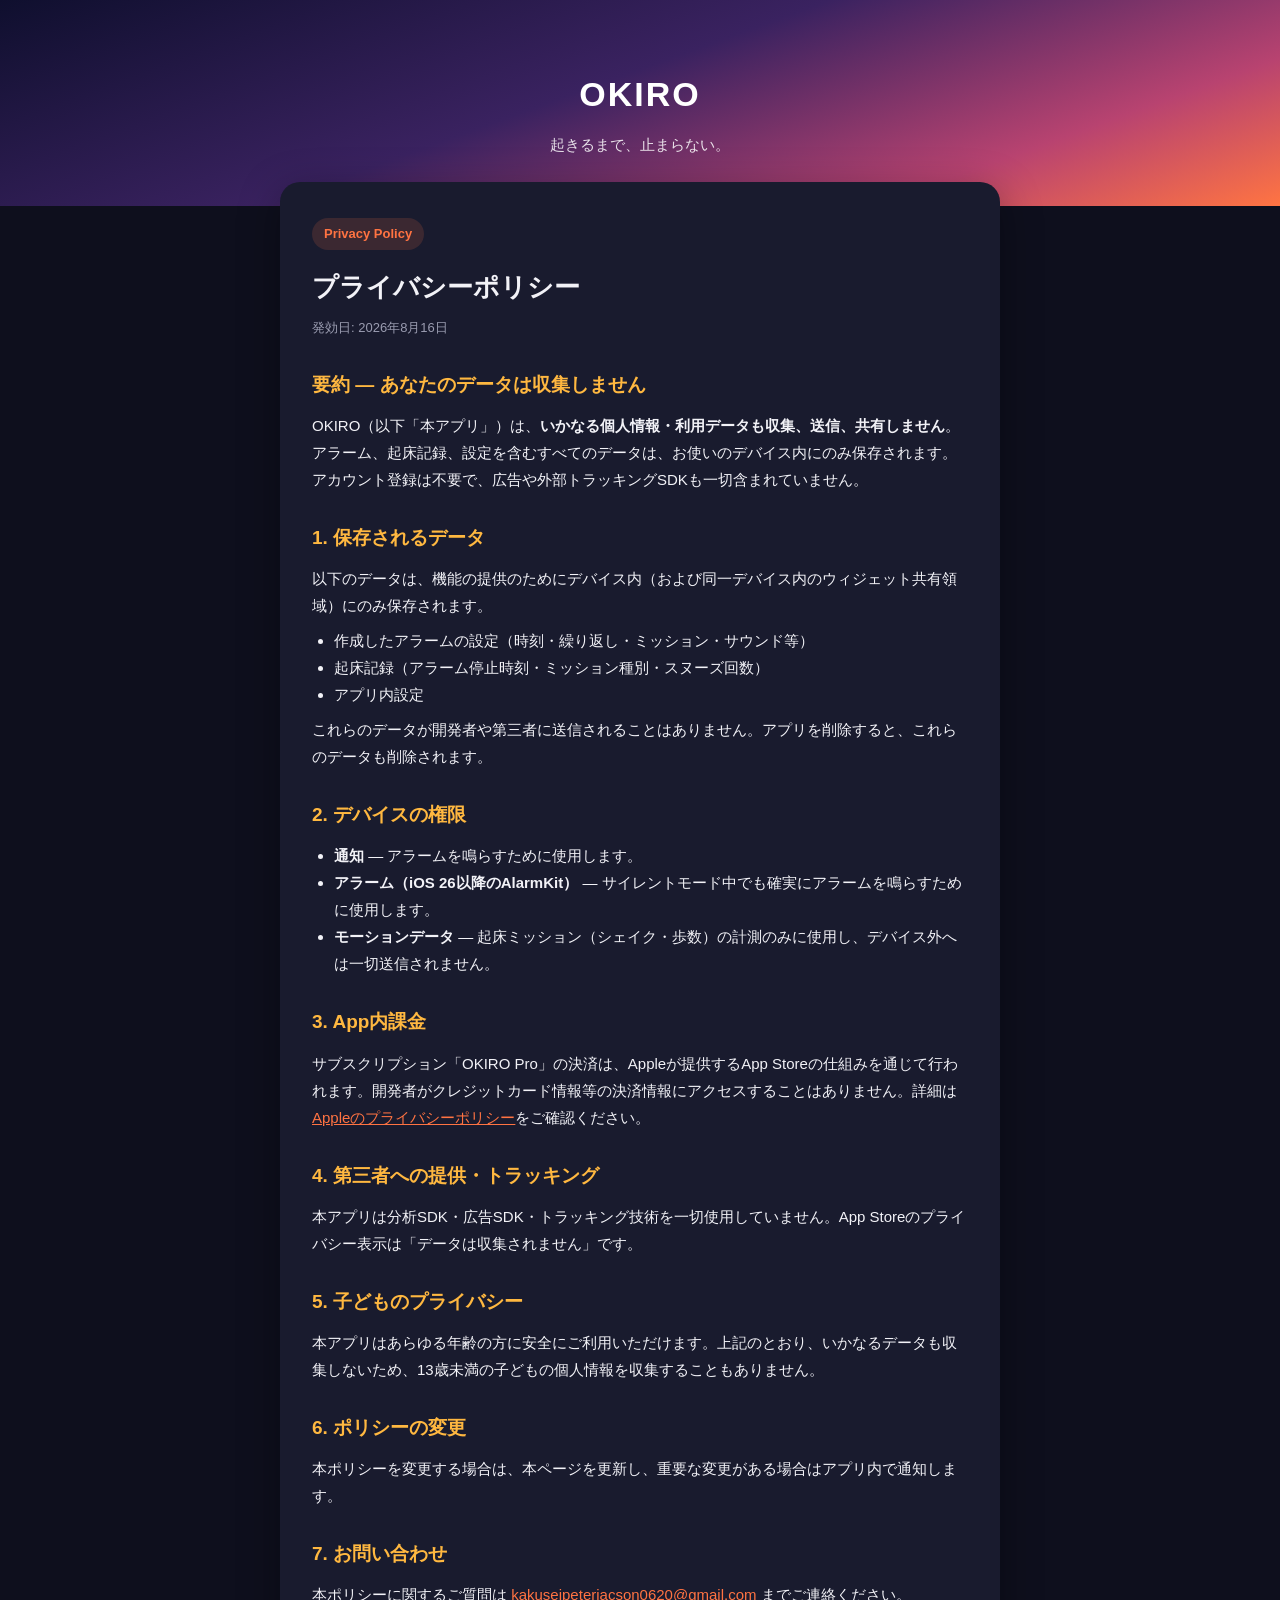
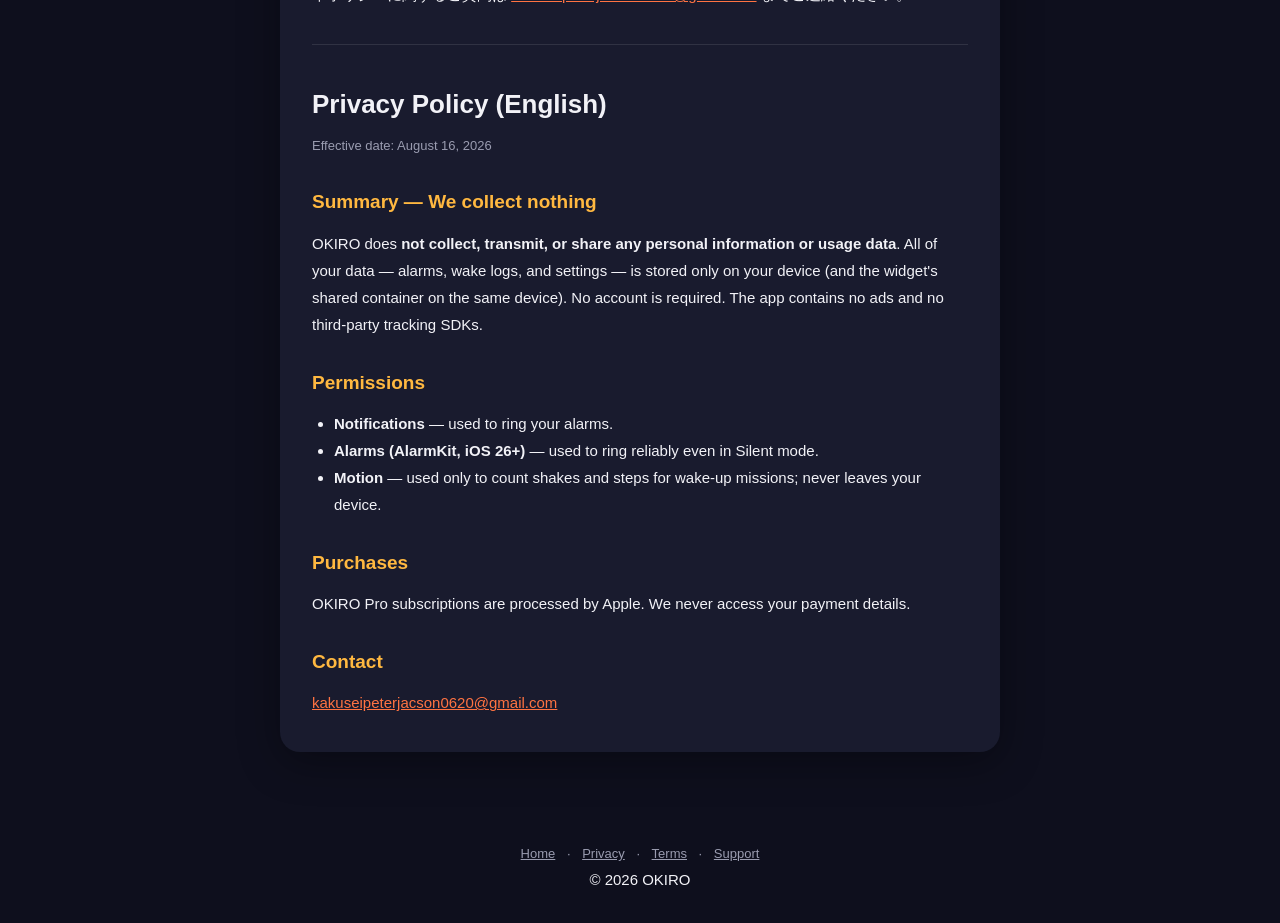
==== privacy.html @ 5c735404 "OKIRO legal pages (privacy, terms, support) Co-Authored-By: Claude Fable 5 <noreply@anthropic.com>" ====
<!DOCTYPE html>
<html lang="ja">
<head>
<meta charset="utf-8">
<meta name="viewport" content="width=device-width, initial-scale=1">
<title>プライバシーポリシー | OKIRO</title>
<link rel="stylesheet" href="style.css">
</head>
<body>
<div class="hero">
  <div class="logo"><a href="index.html">OKIRO</a></div>
  <p>起きるまで、止まらない。</p>
</div>
<main>
  <div class="card">
    <span class="badge">Privacy Policy</span>
    <h1>プライバシーポリシー</h1>
    <p class="muted">発効日: 2026年8月16日</p>

    <h2>要約 — あなたのデータは収集しません</h2>
    <p>OKIRO（以下「本アプリ」）は、<strong>いかなる個人情報・利用データも収集、送信、共有しません</strong>。アラーム、起床記録、設定を含むすべてのデータは、お使いのデバイス内にのみ保存されます。アカウント登録は不要で、広告や外部トラッキングSDKも一切含まれていません。</p>

    <h2>1. 保存されるデータ</h2>
    <p>以下のデータは、機能の提供のためにデバイス内（および同一デバイス内のウィジェット共有領域）にのみ保存されます。</p>
    <ul>
      <li>作成したアラームの設定（時刻・繰り返し・ミッション・サウンド等）</li>
      <li>起床記録（アラーム停止時刻・ミッション種別・スヌーズ回数）</li>
      <li>アプリ内設定</li>
    </ul>
    <p>これらのデータが開発者や第三者に送信されることはありません。アプリを削除すると、これらのデータも削除されます。</p>

    <h2>2. デバイスの権限</h2>
    <ul>
      <li><strong>通知</strong> — アラームを鳴らすために使用します。</li>
      <li><strong>アラーム（iOS 26以降のAlarmKit）</strong> — サイレントモード中でも確実にアラームを鳴らすために使用します。</li>
      <li><strong>モーションデータ</strong> — 起床ミッション（シェイク・歩数）の計測のみに使用し、デバイス外へは一切送信されません。</li>
    </ul>

    <h2>3. App内課金</h2>
    <p>サブスクリプション「OKIRO Pro」の決済は、Appleが提供するApp Storeの仕組みを通じて行われます。開発者がクレジットカード情報等の決済情報にアクセスすることはありません。詳細は<a href="https://www.apple.com/legal/privacy/" target="_blank" rel="noopener">Appleのプライバシーポリシー</a>をご確認ください。</p>

    <h2>4. 第三者への提供・トラッキング</h2>
    <p>本アプリは分析SDK・広告SDK・トラッキング技術を一切使用していません。App Storeのプライバシー表示は「データは収集されません」です。</p>

    <h2>5. 子どものプライバシー</h2>
    <p>本アプリはあらゆる年齢の方に安全にご利用いただけます。上記のとおり、いかなるデータも収集しないため、13歳未満の子どもの個人情報を収集することもありません。</p>

    <h2>6. ポリシーの変更</h2>
    <p>本ポリシーを変更する場合は、本ページを更新し、重要な変更がある場合はアプリ内で通知します。</p>

    <h2>7. お問い合わせ</h2>
    <p>本ポリシーに関するご質問は <a href="mailto:kakuseipeterjacson0620@gmail.com">kakuseipeterjacson0620@gmail.com</a> までご連絡ください。</p>

    <hr class="divider">

    <h1>Privacy Policy (English)</h1>
    <p class="muted">Effective date: August 16, 2026</p>
    <h2>Summary — We collect nothing</h2>
    <p>OKIRO does <strong>not collect, transmit, or share any personal information or usage data</strong>. All of your data — alarms, wake logs, and settings — is stored only on your device (and the widget's shared container on the same device). No account is required. The app contains no ads and no third-party tracking SDKs.</p>
    <h2>Permissions</h2>
    <ul>
      <li><strong>Notifications</strong> — used to ring your alarms.</li>
      <li><strong>Alarms (AlarmKit, iOS 26+)</strong> — used to ring reliably even in Silent mode.</li>
      <li><strong>Motion</strong> — used only to count shakes and steps for wake-up missions; never leaves your device.</li>
    </ul>
    <h2>Purchases</h2>
    <p>OKIRO Pro subscriptions are processed by Apple. We never access your payment details.</p>
    <h2>Contact</h2>
    <p><a href="mailto:kakuseipeterjacson0620@gmail.com">kakuseipeterjacson0620@gmail.com</a></p>
  </div>
</main>
<footer>
  <a href="index.html">Home</a> · <a href="privacy.html">Privacy</a> · <a href="terms.html">Terms</a> · <a href="support.html">Support</a>
  <p>© 2026 OKIRO</p>
</footer>
</body>
</html>
---- style.css ----
:root {
  --bg: #0e0f1d;
  --card: #191b2e;
  --text: #f2f2f7;
  --muted: #9a9cb0;
  --accent: #ff7342;
  --amber: #ffb840;
}
* { margin: 0; padding: 0; box-sizing: border-box; }
body {
  font-family: -apple-system, BlinkMacSystemFont, "Hiragino Sans", "Segoe UI", sans-serif;
  background: var(--bg);
  color: var(--text);
  line-height: 1.8;
}
.hero {
  background: linear-gradient(160deg, #0f0f2e 0%, #3a2260 45%, #b84370 78%, #ff7442 100%);
  padding: 64px 24px 48px;
  text-align: center;
}
.hero .logo {
  font-size: 34px;
  font-weight: 800;
  letter-spacing: 0.06em;
}
.hero .logo a { color: #fff; text-decoration: none; }
.hero p { color: rgba(255,255,255,.85); margin-top: 6px; font-size: 15px; }
main {
  max-width: 760px;
  margin: -24px auto 60px;
  padding: 0 20px;
}
.card {
  background: var(--card);
  border-radius: 20px;
  padding: 36px 32px;
  margin-bottom: 24px;
  box-shadow: 0 10px 40px rgba(0,0,0,.35);
}
h1 { font-size: 26px; margin-bottom: 6px; }
h2 { font-size: 19px; margin: 28px 0 10px; color: var(--amber); }
h3 { font-size: 16px; margin: 20px 0 8px; }
p, li { color: var(--text); font-size: 15px; }
ul { padding-left: 22px; margin: 8px 0; }
.muted { color: var(--muted); font-size: 13px; }
.divider { border: none; border-top: 1px solid rgba(255,255,255,.1); margin: 36px 0; }
a { color: var(--accent); }
.badge {
  display: inline-block;
  background: rgba(255,115,66,.15);
  color: var(--accent);
  font-weight: 700;
  font-size: 13px;
  padding: 4px 12px;
  border-radius: 999px;
  margin-bottom: 14px;
}
footer { text-align: center; padding: 30px; color: var(--muted); font-size: 13px; }
footer a { color: var(--muted); margin: 0 8px; }
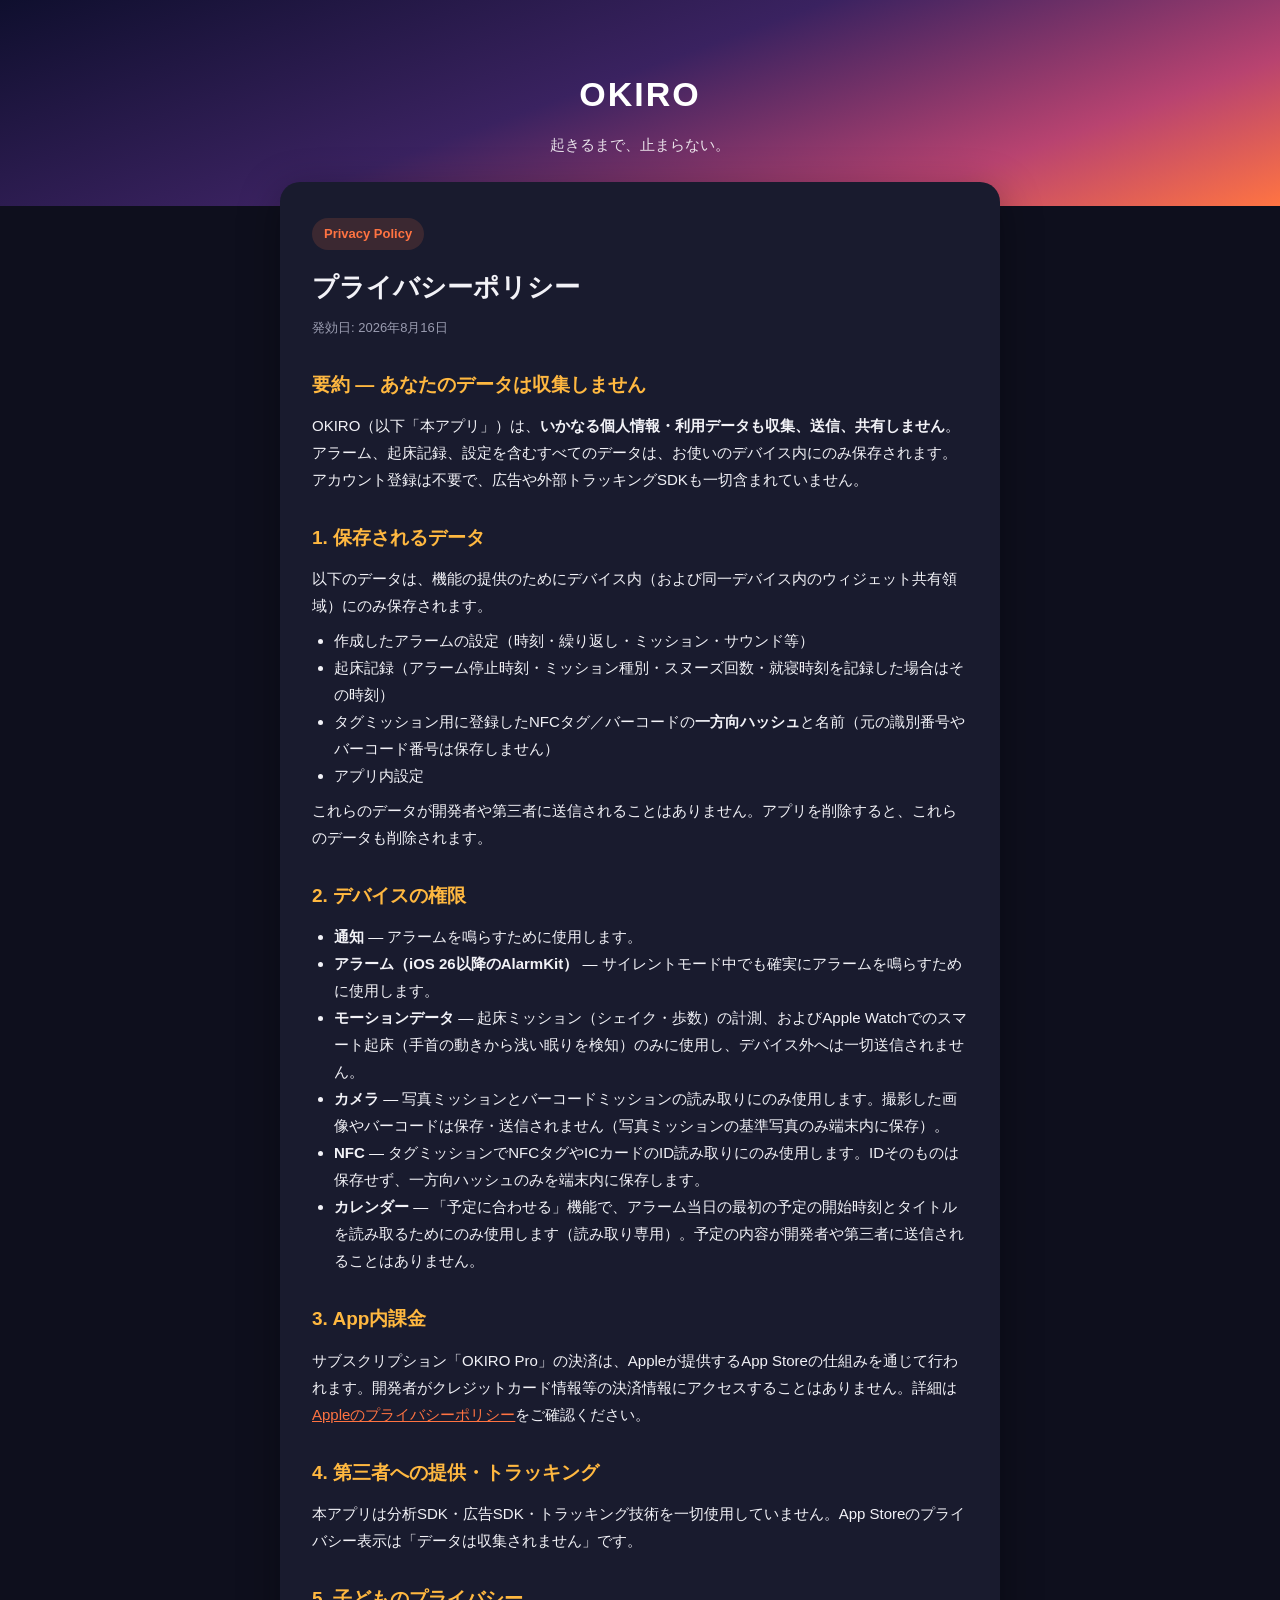
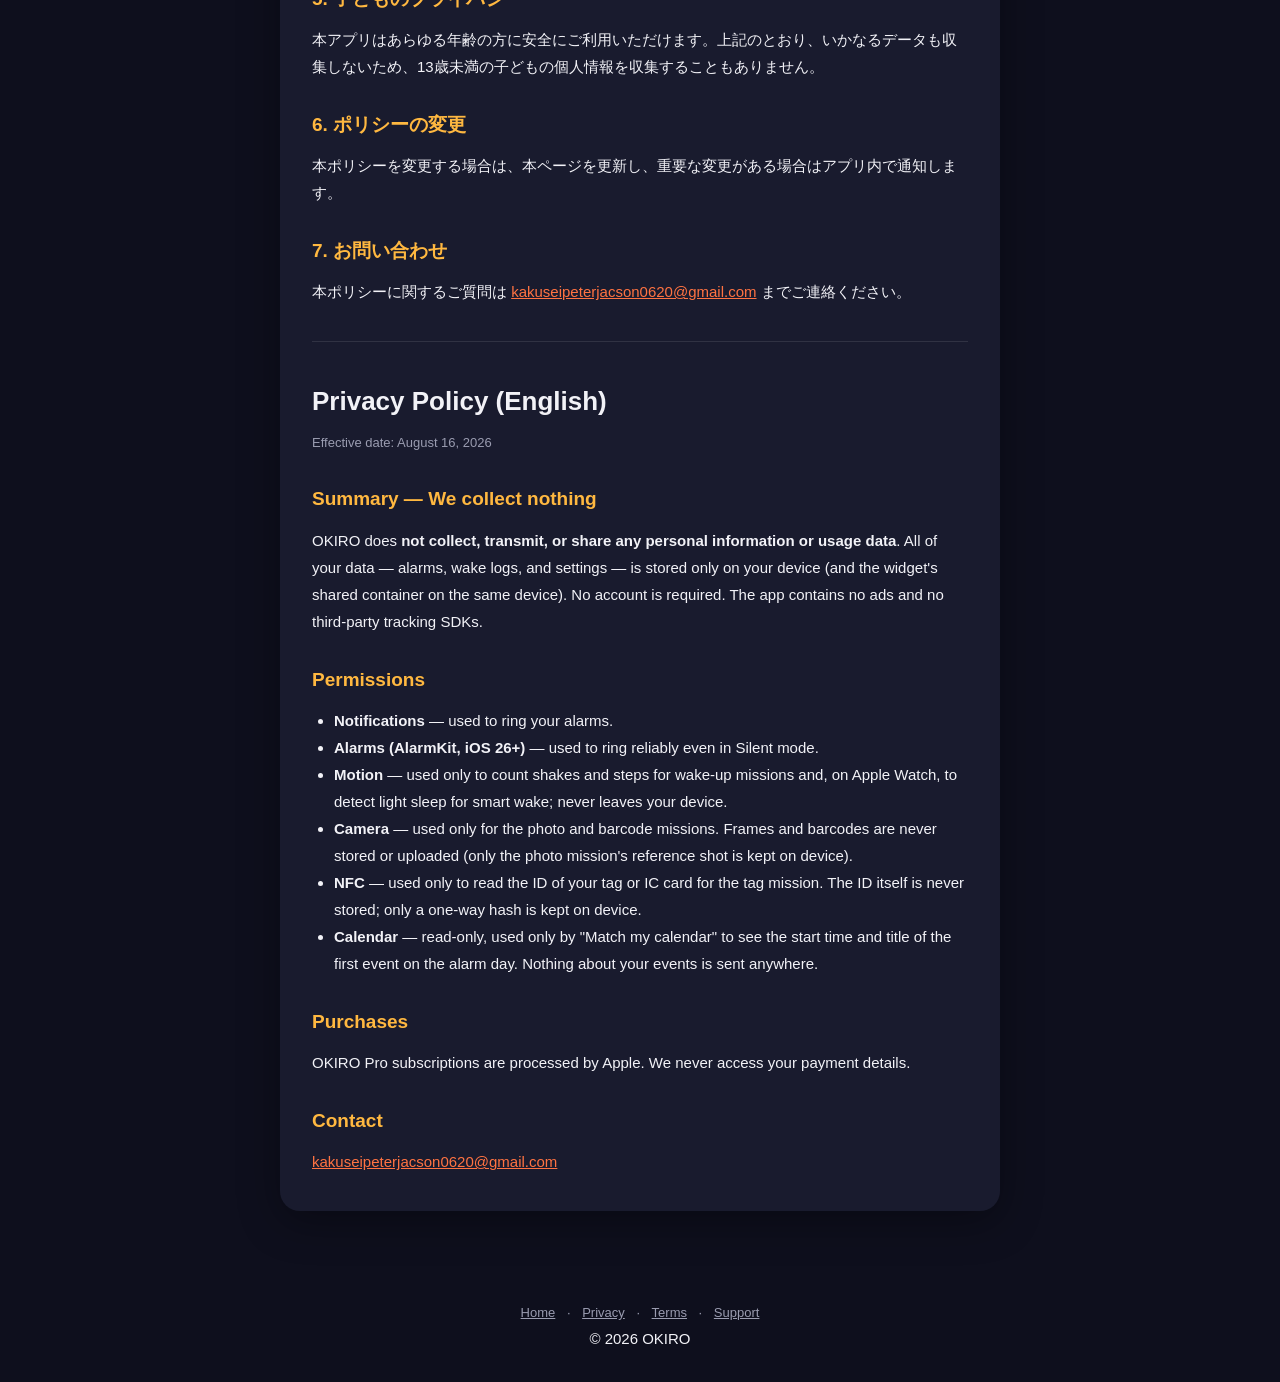
==== commit 5d206386: "Privacy: document the NFC, camera, calendar and Watch motion permissions OKIRO 1.3 reads NFC tag / I" ====
--- a/privacy.html
+++ b/privacy.html
@@ -24,7 +24,8 @@
     <p>以下のデータは、機能の提供のためにデバイス内（および同一デバイス内のウィジェット共有領域）にのみ保存されます。</p>
     <ul>
       <li>作成したアラームの設定（時刻・繰り返し・ミッション・サウンド等）</li>
-      <li>起床記録（アラーム停止時刻・ミッション種別・スヌーズ回数）</li>
+      <li>起床記録（アラーム停止時刻・ミッション種別・スヌーズ回数・就寝時刻を記録した場合はその時刻）</li>
+      <li>タグミッション用に登録したNFCタグ／バーコードの<strong>一方向ハッシュ</strong>と名前（元の識別番号やバーコード番号は保存しません）</li>
       <li>アプリ内設定</li>
     </ul>
     <p>これらのデータが開発者や第三者に送信されることはありません。アプリを削除すると、これらのデータも削除されます。</p>
@@ -33,7 +34,10 @@
     <ul>
       <li><strong>通知</strong> — アラームを鳴らすために使用します。</li>
       <li><strong>アラーム（iOS 26以降のAlarmKit）</strong> — サイレントモード中でも確実にアラームを鳴らすために使用します。</li>
-      <li><strong>モーションデータ</strong> — 起床ミッション（シェイク・歩数）の計測のみに使用し、デバイス外へは一切送信されません。</li>
+      <li><strong>モーションデータ</strong> — 起床ミッション（シェイク・歩数）の計測、およびApple Watchでのスマート起床（手首の動きから浅い眠りを検知）のみに使用し、デバイス外へは一切送信されません。</li>
+      <li><strong>カメラ</strong> — 写真ミッションとバーコードミッションの読み取りにのみ使用します。撮影した画像やバーコードは保存・送信されません（写真ミッションの基準写真のみ端末内に保存）。</li>
+      <li><strong>NFC</strong> — タグミッションでNFCタグやICカードのID読み取りにのみ使用します。IDそのものは保存せず、一方向ハッシュのみを端末内に保存します。</li>
+      <li><strong>カレンダー</strong> — 「予定に合わせる」機能で、アラーム当日の最初の予定の開始時刻とタイトルを読み取るためにのみ使用します（読み取り専用）。予定の内容が開発者や第三者に送信されることはありません。</li>
     </ul>
 
     <h2>3. App内課金</h2>
@@ -61,7 +65,10 @@
     <ul>
       <li><strong>Notifications</strong> — used to ring your alarms.</li>
       <li><strong>Alarms (AlarmKit, iOS 26+)</strong> — used to ring reliably even in Silent mode.</li>
-      <li><strong>Motion</strong> — used only to count shakes and steps for wake-up missions; never leaves your device.</li>
+      <li><strong>Motion</strong> — used only to count shakes and steps for wake-up missions and, on Apple Watch, to detect light sleep for smart wake; never leaves your device.</li>
+      <li><strong>Camera</strong> — used only for the photo and barcode missions. Frames and barcodes are never stored or uploaded (only the photo mission's reference shot is kept on device).</li>
+      <li><strong>NFC</strong> — used only to read the ID of your tag or IC card for the tag mission. The ID itself is never stored; only a one-way hash is kept on device.</li>
+      <li><strong>Calendar</strong> — read-only, used only by "Match my calendar" to see the start time and title of the first event on the alarm day. Nothing about your events is sent anywhere.</li>
     </ul>
     <h2>Purchases</h2>
     <p>OKIRO Pro subscriptions are processed by Apple. We never access your payment details.</p>
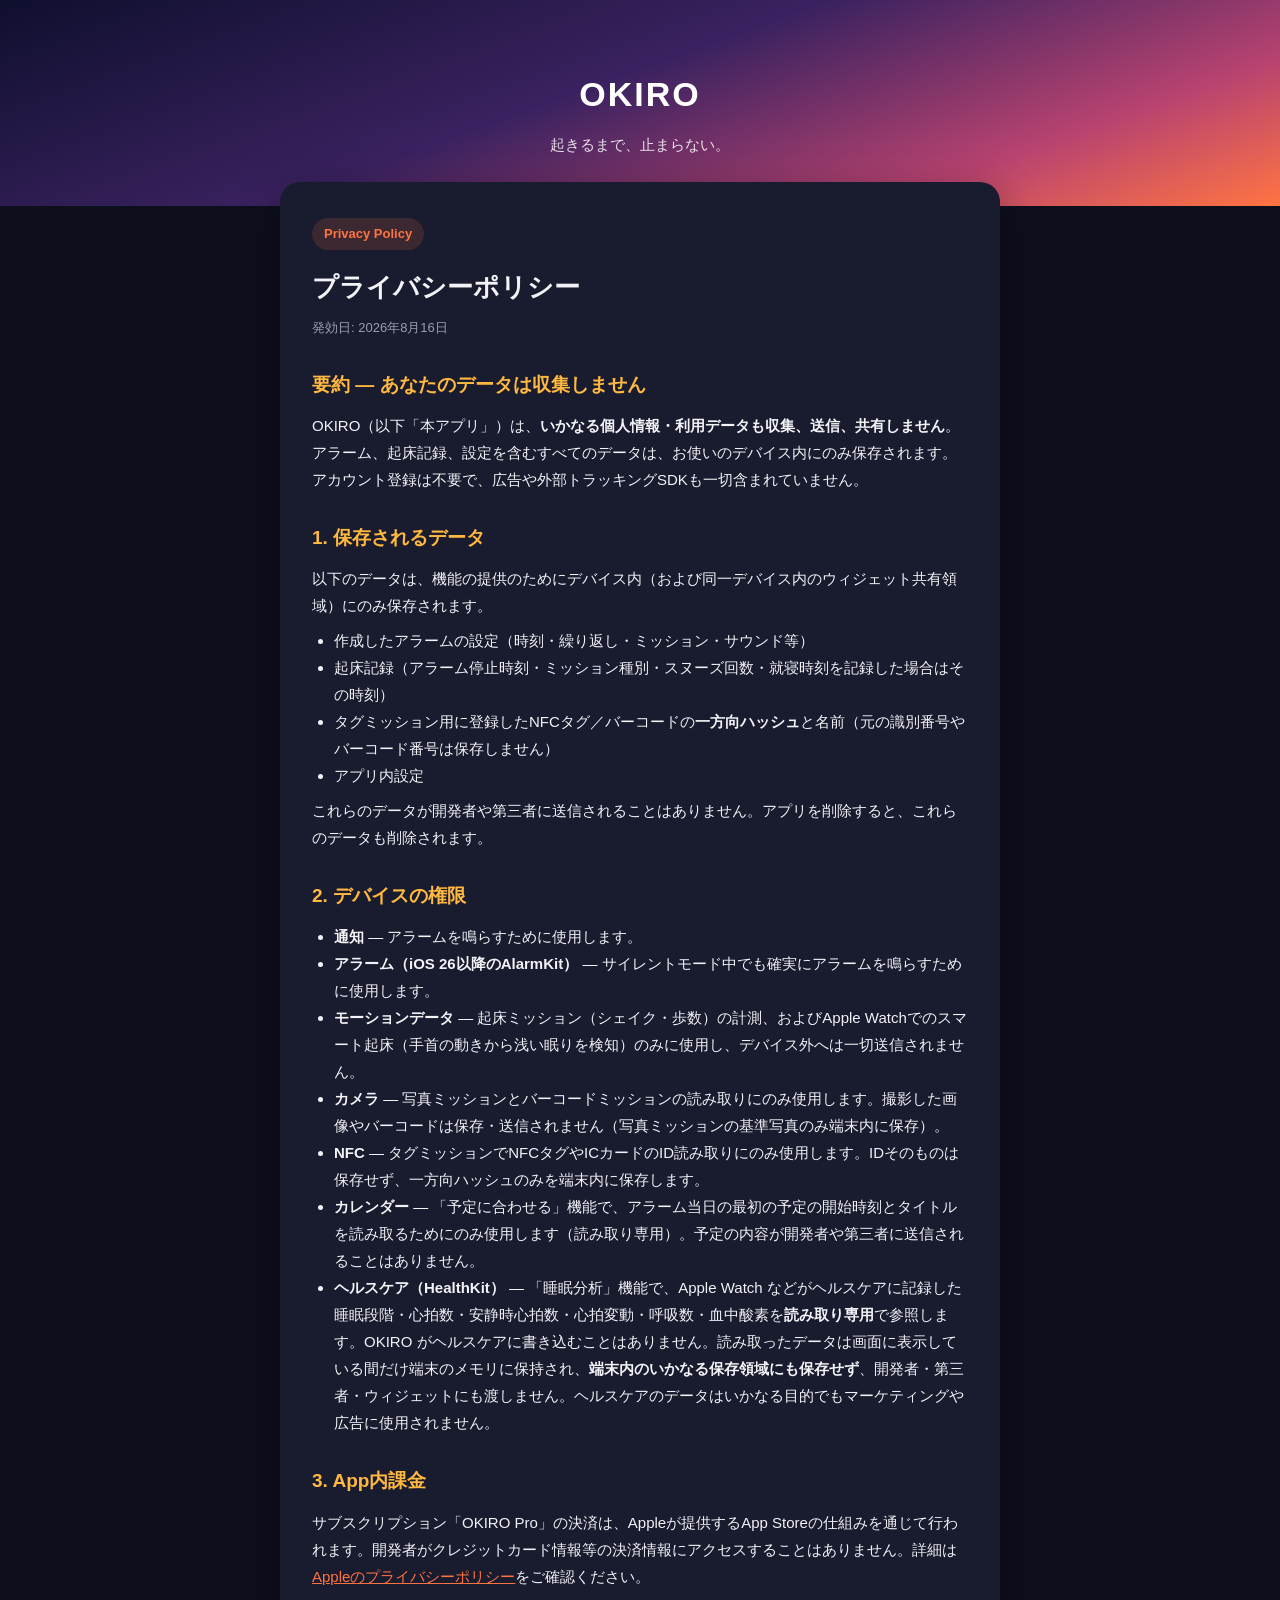
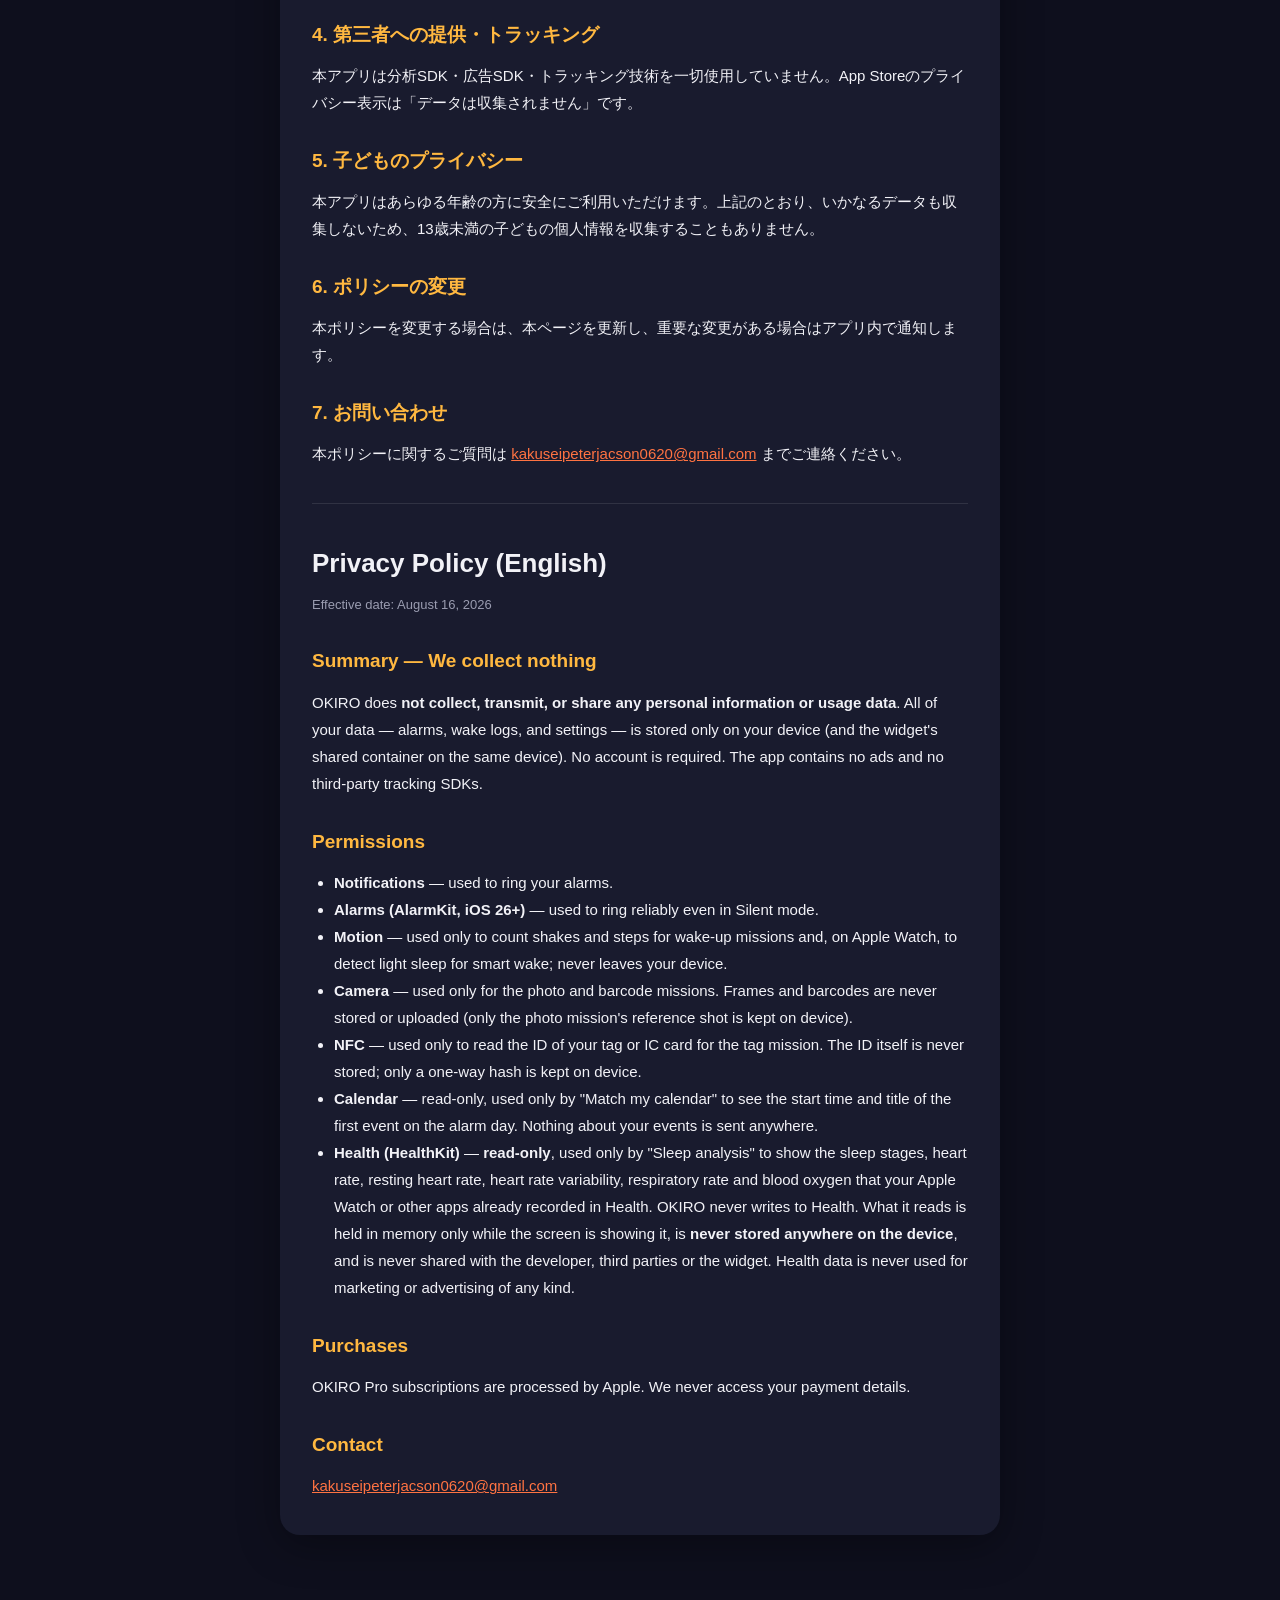
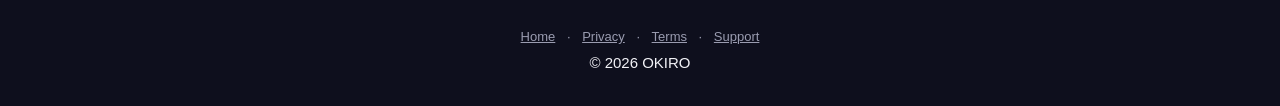
==== commit 738d2e82: "Privacy: document read-only HealthKit access for sleep analysis OKIRO 1.4 reads sleep stages and ove" ====
--- a/privacy.html
+++ b/privacy.html
@@ -38,6 +38,7 @@
       <li><strong>カメラ</strong> — 写真ミッションとバーコードミッションの読み取りにのみ使用します。撮影した画像やバーコードは保存・送信されません（写真ミッションの基準写真のみ端末内に保存）。</li>
       <li><strong>NFC</strong> — タグミッションでNFCタグやICカードのID読み取りにのみ使用します。IDそのものは保存せず、一方向ハッシュのみを端末内に保存します。</li>
       <li><strong>カレンダー</strong> — 「予定に合わせる」機能で、アラーム当日の最初の予定の開始時刻とタイトルを読み取るためにのみ使用します（読み取り専用）。予定の内容が開発者や第三者に送信されることはありません。</li>
+      <li><strong>ヘルスケア（HealthKit）</strong> — 「睡眠分析」機能で、Apple Watch などがヘルスケアに記録した睡眠段階・心拍数・安静時心拍数・心拍変動・呼吸数・血中酸素を<strong>読み取り専用</strong>で参照します。OKIRO がヘルスケアに書き込むことはありません。読み取ったデータは画面に表示している間だけ端末のメモリに保持され、<strong>端末内のいかなる保存領域にも保存せず</strong>、開発者・第三者・ウィジェットにも渡しません。ヘルスケアのデータはいかなる目的でもマーケティングや広告に使用されません。</li>
     </ul>
 
     <h2>3. App内課金</h2>
@@ -69,6 +70,7 @@
       <li><strong>Camera</strong> — used only for the photo and barcode missions. Frames and barcodes are never stored or uploaded (only the photo mission's reference shot is kept on device).</li>
       <li><strong>NFC</strong> — used only to read the ID of your tag or IC card for the tag mission. The ID itself is never stored; only a one-way hash is kept on device.</li>
       <li><strong>Calendar</strong> — read-only, used only by "Match my calendar" to see the start time and title of the first event on the alarm day. Nothing about your events is sent anywhere.</li>
+      <li><strong>Health (HealthKit)</strong> — <strong>read-only</strong>, used only by "Sleep analysis" to show the sleep stages, heart rate, resting heart rate, heart rate variability, respiratory rate and blood oxygen that your Apple Watch or other apps already recorded in Health. OKIRO never writes to Health. What it reads is held in memory only while the screen is showing it, is <strong>never stored anywhere on the device</strong>, and is never shared with the developer, third parties or the widget. Health data is never used for marketing or advertising of any kind.</li>
     </ul>
     <h2>Purchases</h2>
     <p>OKIRO Pro subscriptions are processed by Apple. We never access your payment details.</p>
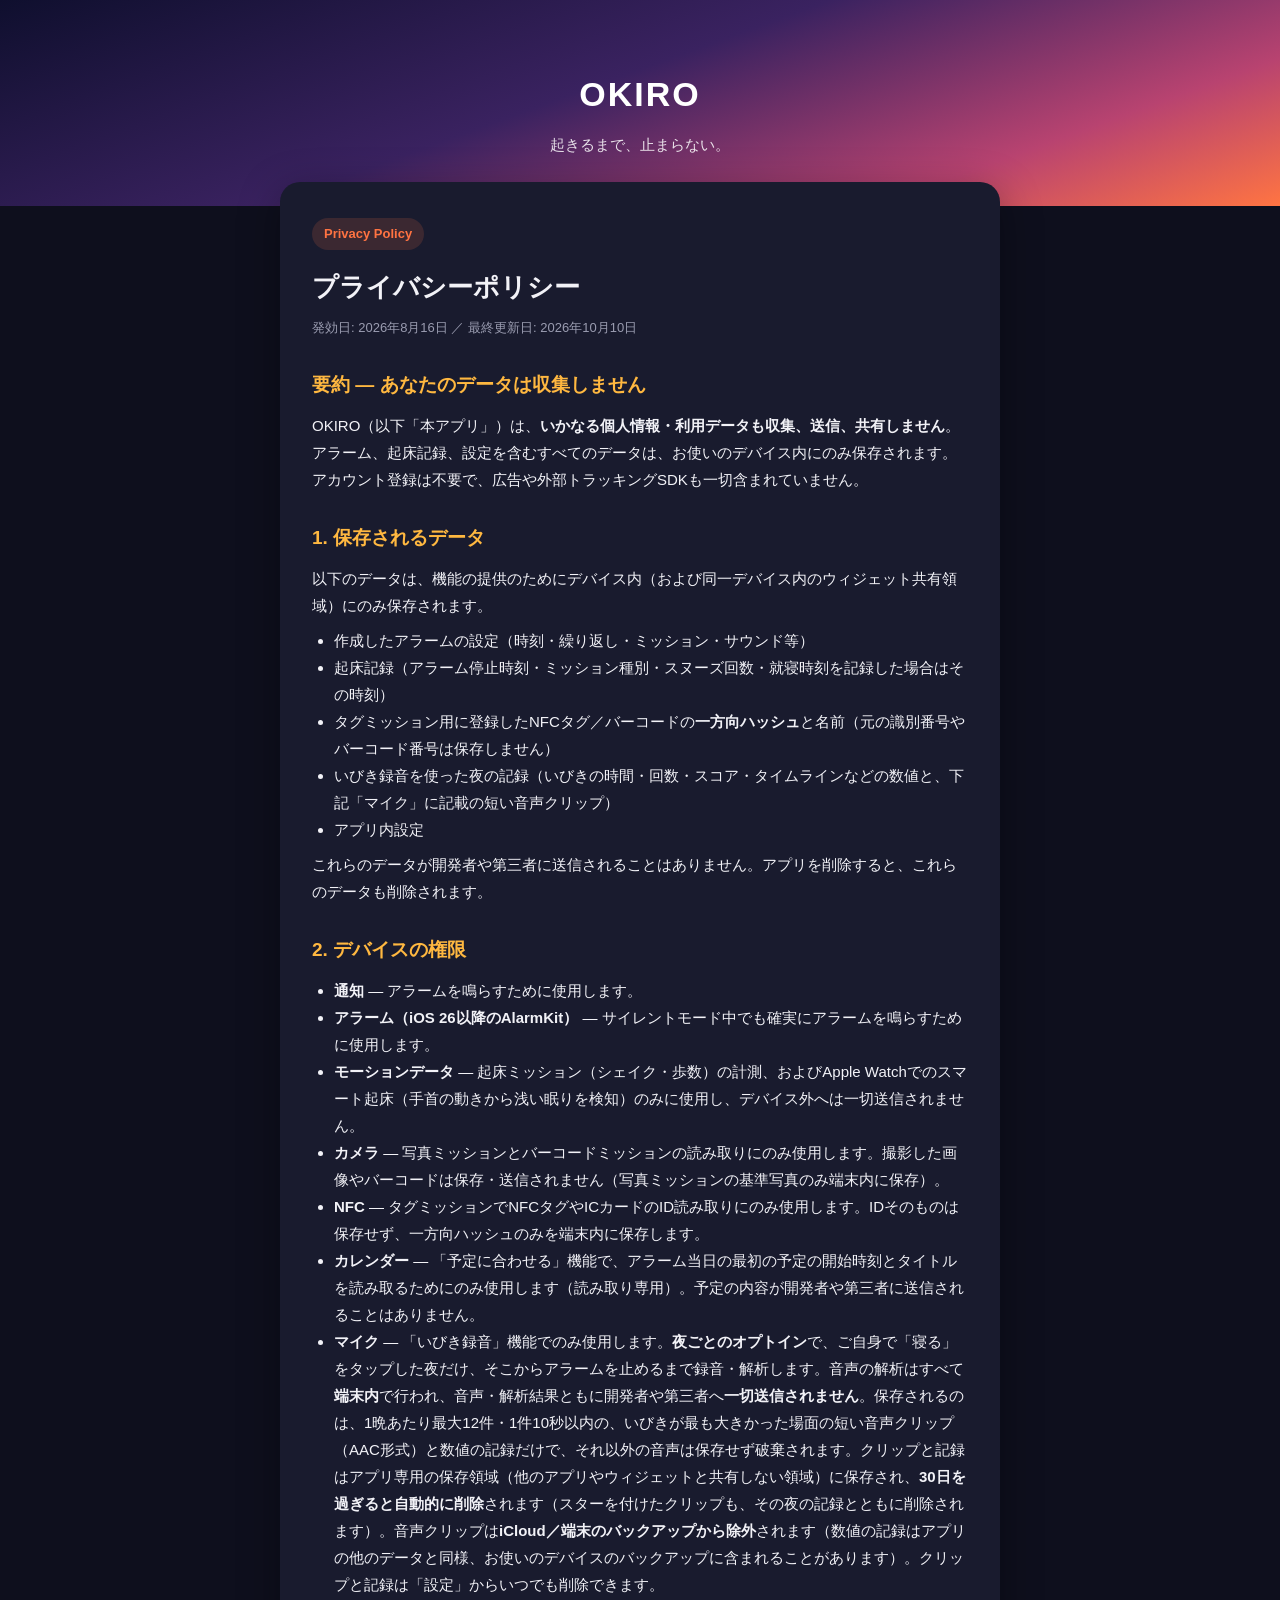
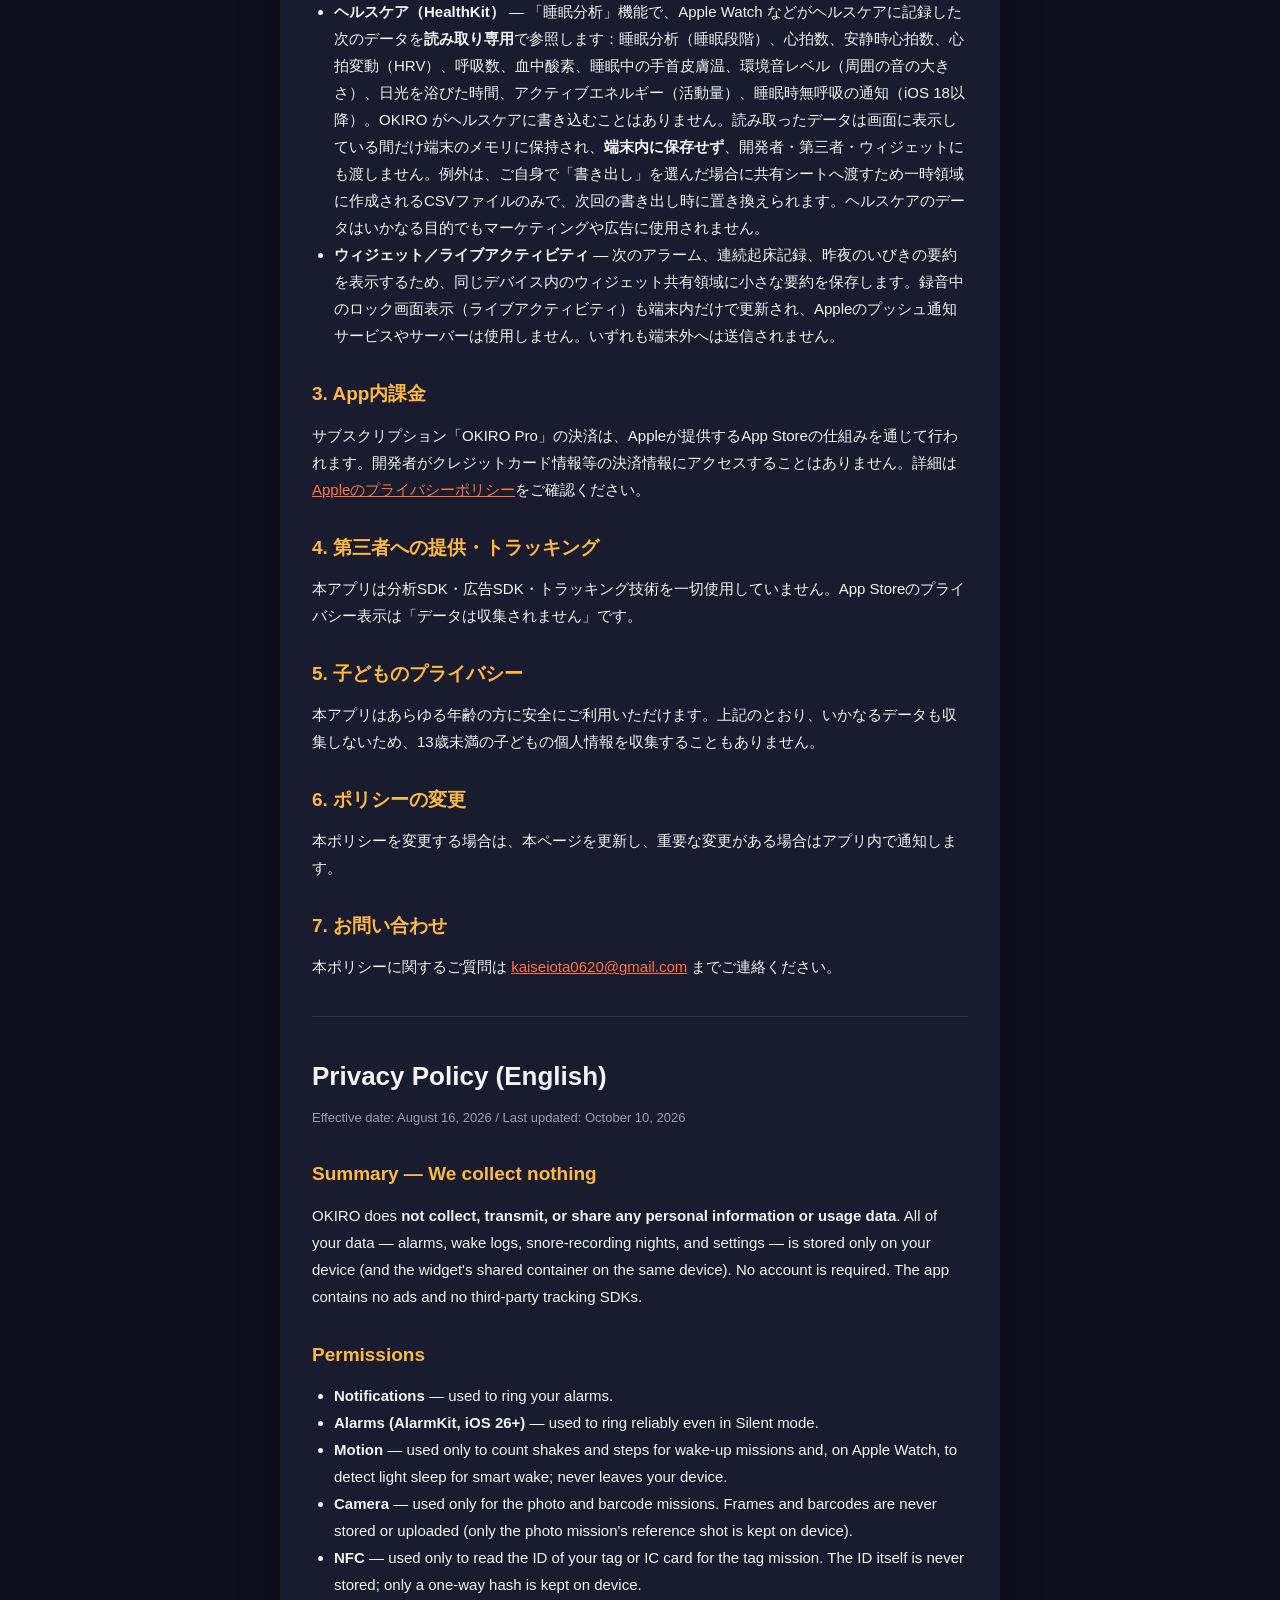
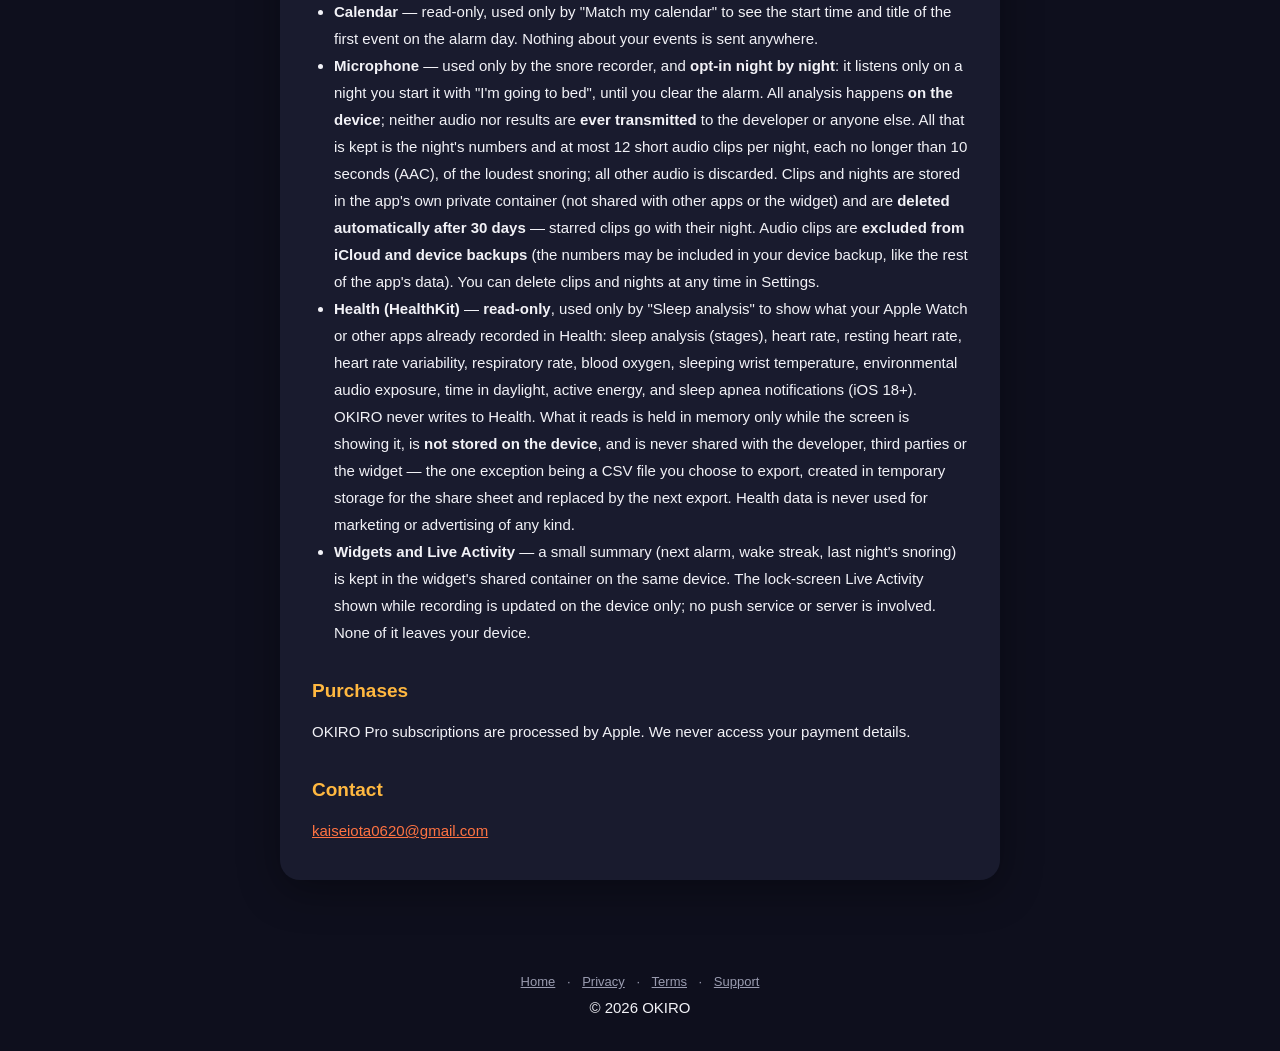
==== commit 22d4165f: "Privacy: document the microphone, snore recordings, widgets and Live Activity - Snore recording is o" ====
--- a/privacy.html
+++ b/privacy.html
@@ -15,7 +15,7 @@
   <div class="card">
     <span class="badge">Privacy Policy</span>
     <h1>プライバシーポリシー</h1>
-    <p class="muted">発効日: 2026年8月16日</p>
+    <p class="muted">発効日: 2026年8月16日 ／ 最終更新日: 2026年10月10日</p>
 
     <h2>要約 — あなたのデータは収集しません</h2>
     <p>OKIRO（以下「本アプリ」）は、<strong>いかなる個人情報・利用データも収集、送信、共有しません</strong>。アラーム、起床記録、設定を含むすべてのデータは、お使いのデバイス内にのみ保存されます。アカウント登録は不要で、広告や外部トラッキングSDKも一切含まれていません。</p>
@@ -26,6 +26,7 @@
       <li>作成したアラームの設定（時刻・繰り返し・ミッション・サウンド等）</li>
       <li>起床記録（アラーム停止時刻・ミッション種別・スヌーズ回数・就寝時刻を記録した場合はその時刻）</li>
       <li>タグミッション用に登録したNFCタグ／バーコードの<strong>一方向ハッシュ</strong>と名前（元の識別番号やバーコード番号は保存しません）</li>
+      <li>いびき録音を使った夜の記録（いびきの時間・回数・スコア・タイムラインなどの数値と、下記「マイク」に記載の短い音声クリップ）</li>
       <li>アプリ内設定</li>
     </ul>
     <p>これらのデータが開発者や第三者に送信されることはありません。アプリを削除すると、これらのデータも削除されます。</p>
@@ -38,7 +39,9 @@
       <li><strong>カメラ</strong> — 写真ミッションとバーコードミッションの読み取りにのみ使用します。撮影した画像やバーコードは保存・送信されません（写真ミッションの基準写真のみ端末内に保存）。</li>
       <li><strong>NFC</strong> — タグミッションでNFCタグやICカードのID読み取りにのみ使用します。IDそのものは保存せず、一方向ハッシュのみを端末内に保存します。</li>
       <li><strong>カレンダー</strong> — 「予定に合わせる」機能で、アラーム当日の最初の予定の開始時刻とタイトルを読み取るためにのみ使用します（読み取り専用）。予定の内容が開発者や第三者に送信されることはありません。</li>
-      <li><strong>ヘルスケア（HealthKit）</strong> — 「睡眠分析」機能で、Apple Watch などがヘルスケアに記録した睡眠段階・心拍数・安静時心拍数・心拍変動・呼吸数・血中酸素を<strong>読み取り専用</strong>で参照します。OKIRO がヘルスケアに書き込むことはありません。読み取ったデータは画面に表示している間だけ端末のメモリに保持され、<strong>端末内のいかなる保存領域にも保存せず</strong>、開発者・第三者・ウィジェットにも渡しません。ヘルスケアのデータはいかなる目的でもマーケティングや広告に使用されません。</li>
+      <li><strong>マイク</strong> — 「いびき録音」機能でのみ使用します。<strong>夜ごとのオプトイン</strong>で、ご自身で「寝る」をタップした夜だけ、そこからアラームを止めるまで録音・解析します。音声の解析はすべて<strong>端末内</strong>で行われ、音声・解析結果ともに開発者や第三者へ<strong>一切送信されません</strong>。保存されるのは、1晩あたり最大12件・1件10秒以内の、いびきが最も大きかった場面の短い音声クリップ（AAC形式）と数値の記録だけで、それ以外の音声は保存せず破棄されます。クリップと記録はアプリ専用の保存領域（他のアプリやウィジェットと共有しない領域）に保存され、<strong>30日を過ぎると自動的に削除</strong>されます（スターを付けたクリップも、その夜の記録とともに削除されます）。音声クリップは<strong>iCloud／端末のバックアップから除外</strong>されます（数値の記録はアプリの他のデータと同様、お使いのデバイスのバックアップに含まれることがあります）。クリップと記録は「設定」からいつでも削除できます。</li>
+      <li><strong>ヘルスケア（HealthKit）</strong> — 「睡眠分析」機能で、Apple Watch などがヘルスケアに記録した次のデータを<strong>読み取り専用</strong>で参照します：睡眠分析（睡眠段階）、心拍数、安静時心拍数、心拍変動（HRV）、呼吸数、血中酸素、睡眠中の手首皮膚温、環境音レベル（周囲の音の大きさ）、日光を浴びた時間、アクティブエネルギー（活動量）、睡眠時無呼吸の通知（iOS 18以降）。OKIRO がヘルスケアに書き込むことはありません。読み取ったデータは画面に表示している間だけ端末のメモリに保持され、<strong>端末内に保存せず</strong>、開発者・第三者・ウィジェットにも渡しません。例外は、ご自身で「書き出し」を選んだ場合に共有シートへ渡すため一時領域に作成されるCSVファイルのみで、次回の書き出し時に置き換えられます。ヘルスケアのデータはいかなる目的でもマーケティングや広告に使用されません。</li>
+      <li><strong>ウィジェット／ライブアクティビティ</strong> — 次のアラーム、連続起床記録、昨夜のいびきの要約を表示するため、同じデバイス内のウィジェット共有領域に小さな要約を保存します。録音中のロック画面表示（ライブアクティビティ）も端末内だけで更新され、Appleのプッシュ通知サービスやサーバーは使用しません。いずれも端末外へは送信されません。</li>
     </ul>
 
     <h2>3. App内課金</h2>
@@ -54,14 +57,14 @@
     <p>本ポリシーを変更する場合は、本ページを更新し、重要な変更がある場合はアプリ内で通知します。</p>
 
     <h2>7. お問い合わせ</h2>
-    <p>本ポリシーに関するご質問は <a href="mailto:kakuseipeterjacson0620@gmail.com">kakuseipeterjacson0620@gmail.com</a> までご連絡ください。</p>
+    <p>本ポリシーに関するご質問は <a href="mailto:kaiseiota0620@gmail.com">kaiseiota0620@gmail.com</a> までご連絡ください。</p>
 
     <hr class="divider">
 
     <h1>Privacy Policy (English)</h1>
-    <p class="muted">Effective date: August 16, 2026</p>
+    <p class="muted">Effective date: August 16, 2026 / Last updated: October 10, 2026</p>
     <h2>Summary — We collect nothing</h2>
-    <p>OKIRO does <strong>not collect, transmit, or share any personal information or usage data</strong>. All of your data — alarms, wake logs, and settings — is stored only on your device (and the widget's shared container on the same device). No account is required. The app contains no ads and no third-party tracking SDKs.</p>
+    <p>OKIRO does <strong>not collect, transmit, or share any personal information or usage data</strong>. All of your data — alarms, wake logs, snore-recording nights, and settings — is stored only on your device (and the widget's shared container on the same device). No account is required. The app contains no ads and no third-party tracking SDKs.</p>
     <h2>Permissions</h2>
     <ul>
       <li><strong>Notifications</strong> — used to ring your alarms.</li>
@@ -70,12 +73,14 @@
       <li><strong>Camera</strong> — used only for the photo and barcode missions. Frames and barcodes are never stored or uploaded (only the photo mission's reference shot is kept on device).</li>
       <li><strong>NFC</strong> — used only to read the ID of your tag or IC card for the tag mission. The ID itself is never stored; only a one-way hash is kept on device.</li>
       <li><strong>Calendar</strong> — read-only, used only by "Match my calendar" to see the start time and title of the first event on the alarm day. Nothing about your events is sent anywhere.</li>
-      <li><strong>Health (HealthKit)</strong> — <strong>read-only</strong>, used only by "Sleep analysis" to show the sleep stages, heart rate, resting heart rate, heart rate variability, respiratory rate and blood oxygen that your Apple Watch or other apps already recorded in Health. OKIRO never writes to Health. What it reads is held in memory only while the screen is showing it, is <strong>never stored anywhere on the device</strong>, and is never shared with the developer, third parties or the widget. Health data is never used for marketing or advertising of any kind.</li>
+      <li><strong>Microphone</strong> — used only by the snore recorder, and <strong>opt-in night by night</strong>: it listens only on a night you start it with "I'm going to bed", until you clear the alarm. All analysis happens <strong>on the device</strong>; neither audio nor results are <strong>ever transmitted</strong> to the developer or anyone else. All that is kept is the night's numbers and at most 12 short audio clips per night, each no longer than 10 seconds (AAC), of the loudest snoring; all other audio is discarded. Clips and nights are stored in the app's own private container (not shared with other apps or the widget) and are <strong>deleted automatically after 30 days</strong> — starred clips go with their night. Audio clips are <strong>excluded from iCloud and device backups</strong> (the numbers may be included in your device backup, like the rest of the app's data). You can delete clips and nights at any time in Settings.</li>
+      <li><strong>Health (HealthKit)</strong> — <strong>read-only</strong>, used only by "Sleep analysis" to show what your Apple Watch or other apps already recorded in Health: sleep analysis (stages), heart rate, resting heart rate, heart rate variability, respiratory rate, blood oxygen, sleeping wrist temperature, environmental audio exposure, time in daylight, active energy, and sleep apnea notifications (iOS 18+). OKIRO never writes to Health. What it reads is held in memory only while the screen is showing it, is <strong>not stored on the device</strong>, and is never shared with the developer, third parties or the widget — the one exception being a CSV file you choose to export, created in temporary storage for the share sheet and replaced by the next export. Health data is never used for marketing or advertising of any kind.</li>
+      <li><strong>Widgets and Live Activity</strong> — a small summary (next alarm, wake streak, last night's snoring) is kept in the widget's shared container on the same device. The lock-screen Live Activity shown while recording is updated on the device only; no push service or server is involved. None of it leaves your device.</li>
     </ul>
     <h2>Purchases</h2>
     <p>OKIRO Pro subscriptions are processed by Apple. We never access your payment details.</p>
     <h2>Contact</h2>
-    <p><a href="mailto:kakuseipeterjacson0620@gmail.com">kakuseipeterjacson0620@gmail.com</a></p>
+    <p><a href="mailto:kaiseiota0620@gmail.com">kaiseiota0620@gmail.com</a></p>
   </div>
 </main>
 <footer>
